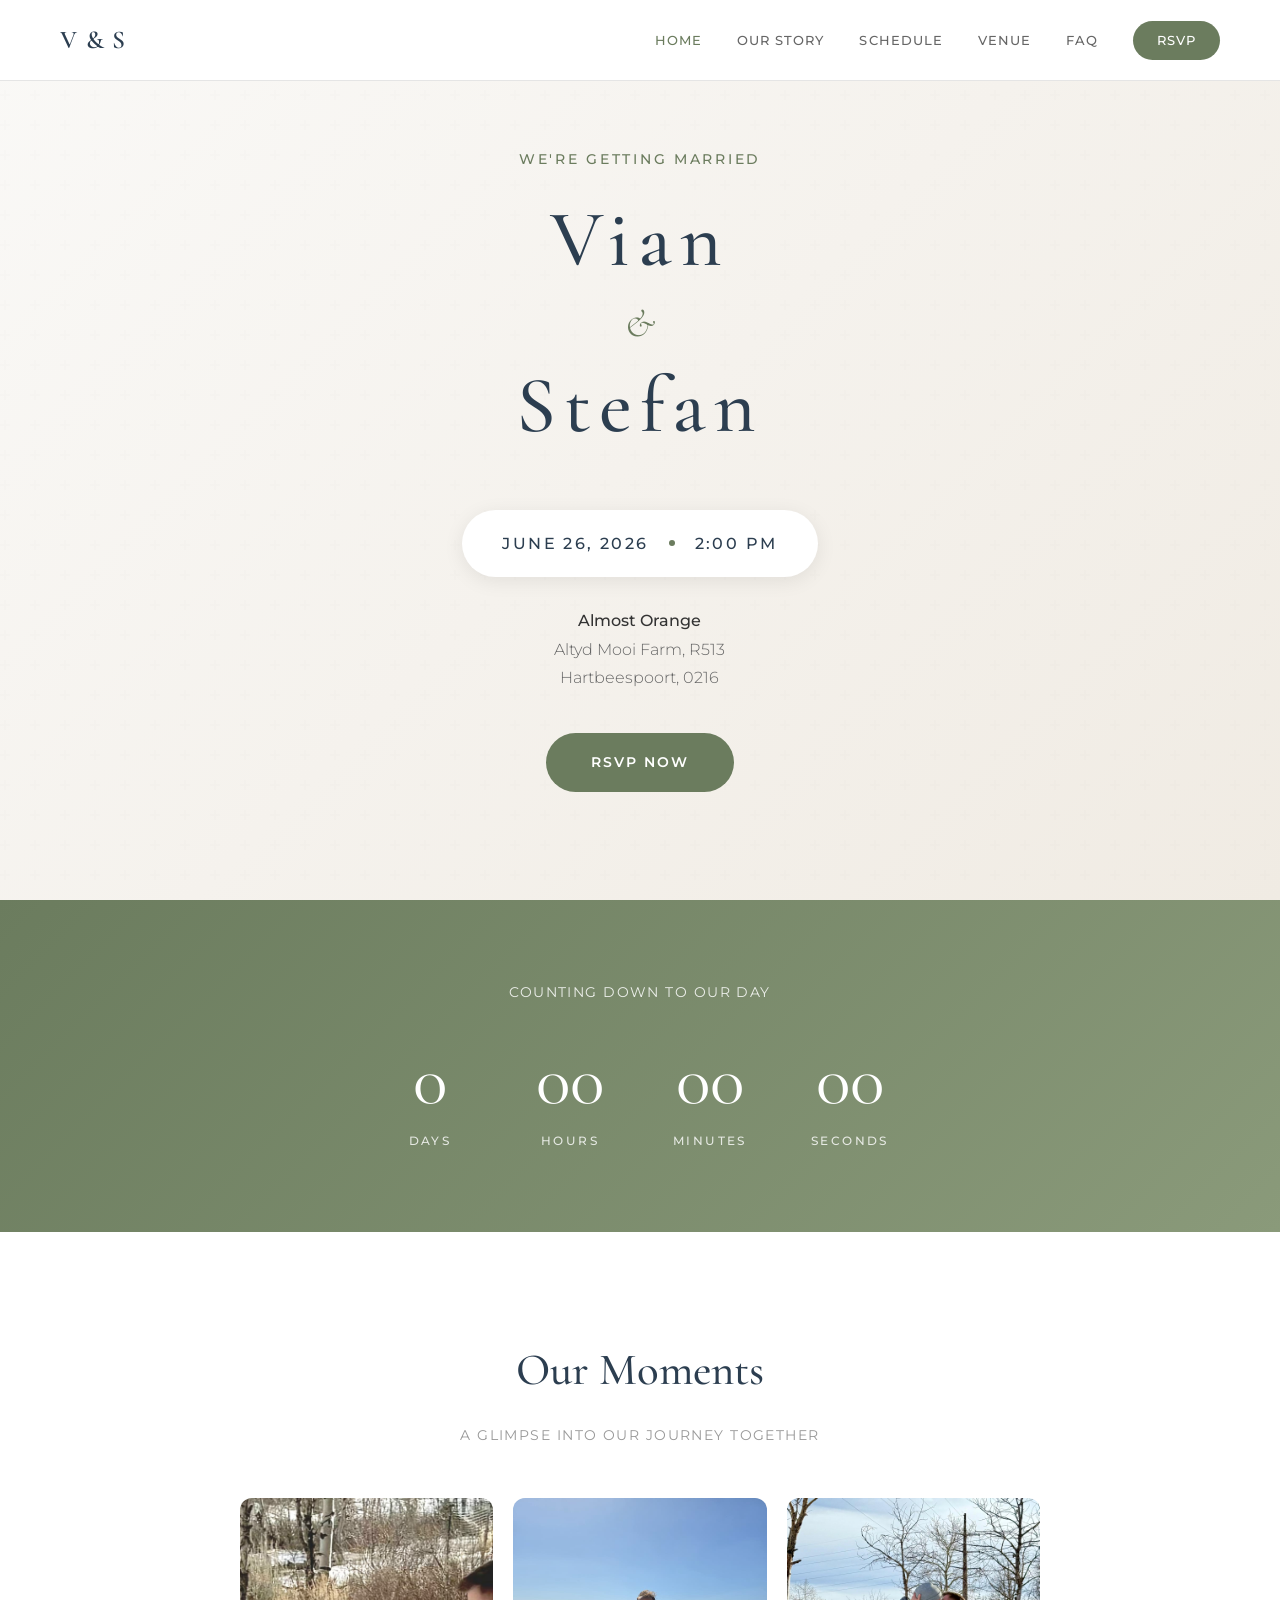
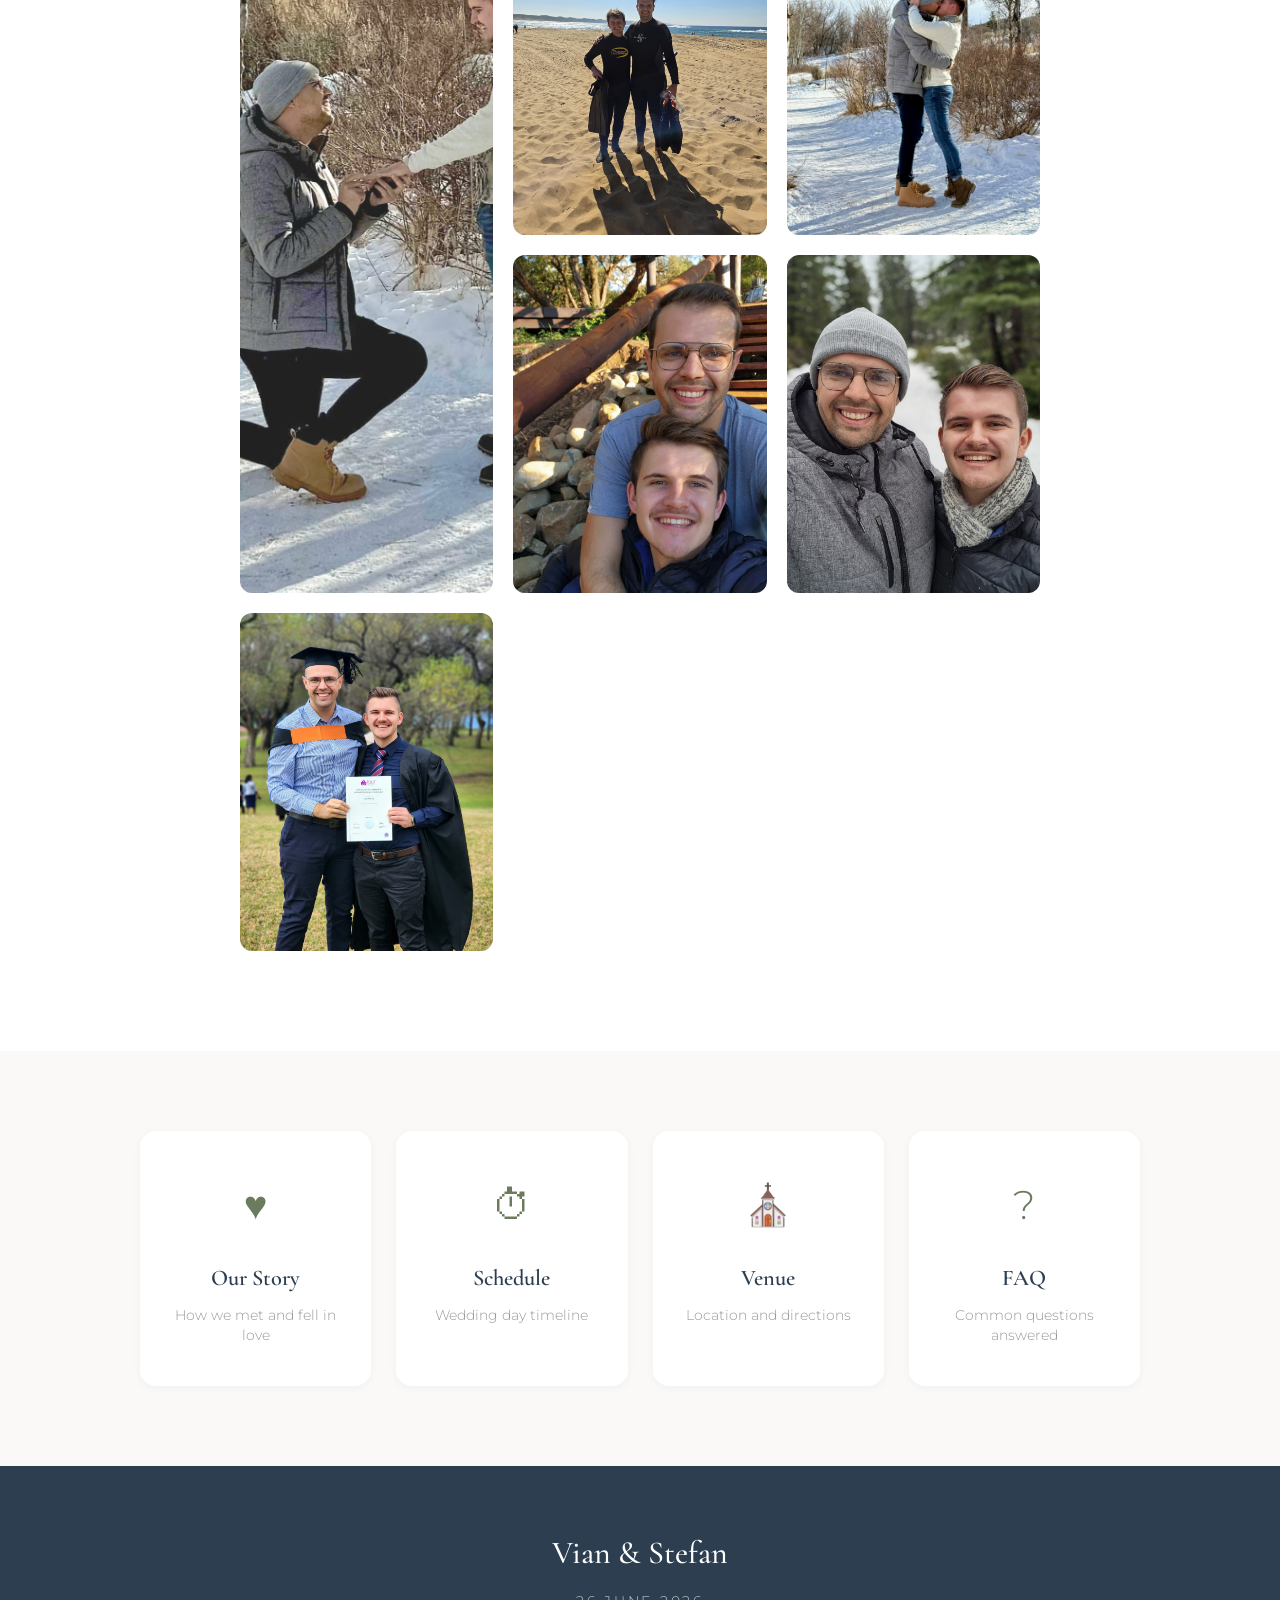
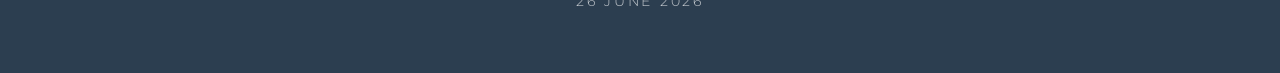
==== index.html @ 7d988b2e "fix: Update photo collage layout for portrait photos - Change aspect ratio from 1:1 to 3:4 (portrait" ====
<!DOCTYPE html>
<html lang="en">
<head>
    <meta charset="UTF-8">
    <meta name="viewport" content="width=device-width, initial-scale=1.0">
    <title>Vian & Stefan - Wedding</title>
    <link rel="preconnect" href="https://fonts.googleapis.com">
    <link rel="preconnect" href="https://fonts.gstatic.com" crossorigin>
    <link href="https://fonts.googleapis.com/css2?family=Cormorant+Garamond:ital,wght@0,300;0,400;0,500;0,600;1,300;1,400;1,500&family=Montserrat:wght@300;400;500;600&display=swap" rel="stylesheet">
    <link rel="stylesheet" href="styles.css">
</head>
<body>
    <!-- Navigation -->
    <nav class="nav">
        <div class="nav-container">
            <a href="index.html" class="nav-logo">V & S</a>
            <button class="nav-toggle" aria-label="Toggle navigation">
                <span></span>
                <span></span>
                <span></span>
            </button>
            <ul class="nav-menu">
                <li><a href="index.html" class="active">Home</a></li>
                <li><a href="our-story.html">Our Story</a></li>
                <li><a href="schedule.html">Schedule</a></li>
                <li><a href="venue.html">Venue</a></li>
                <li><a href="faq.html">FAQ</a></li>
                <li><a href="rsvp.html" class="nav-rsvp">RSVP</a></li>
            </ul>
        </div>
    </nav>

    <!-- Hero Section -->
    <header class="hero">
        <p class="invitation-text">We're getting married</p>
        <h1 class="names">
            <span class="name">Vian</span>
            <span class="and">&</span>
            <span class="name">Stefan</span>
        </h1>

        <!-- Event Details -->
        <div class="details">
            <div class="date-time">
                <span class="date">June 26, 2026</span>
                <span class="separator"></span>
                <span class="time">2:00 PM</span>
            </div>
            <address class="venue-address">
                <span class="venue-name">Almost Orange</span>
                <span>Altyd Mooi Farm, R513</span>
                <span>Hartbeespoort, 0216</span>
            </address>
        </div>

        <a href="rsvp.html" class="hero-cta">RSVP Now</a>
    </header>

    <!-- Countdown Section -->
    <section class="countdown-section">
        <div class="container">
            <h2 class="section-subtitle">Counting Down To Our Day</h2>
            <div class="countdown" id="countdown-timer">
                <div class="countdown-item">
                    <span class="countdown-value" id="days">000</span>
                    <span class="countdown-label">Days</span>
                </div>
                <div class="countdown-item">
                    <span class="countdown-value" id="hours">00</span>
                    <span class="countdown-label">Hours</span>
                </div>
                <div class="countdown-item">
                    <span class="countdown-value" id="minutes">00</span>
                    <span class="countdown-label">Minutes</span>
                </div>
                <div class="countdown-item">
                    <span class="countdown-value" id="seconds">00</span>
                    <span class="countdown-label">Seconds</span>
                </div>
            </div>
        </div>
    </section>

    <!-- Photo Collage Section -->
    <section class="gallery-section">
        <div class="container">
            <h2 class="section-title">Our Moments</h2>
            <p class="section-subtitle">A glimpse into our journey together</p>
            <div class="photo-collage">
                <div class="collage-item collage-item-1">
                    <img src="images/photo-1.jpg" alt="Vian and Stefan" onerror="this.parentElement.classList.add('placeholder')">
                    <div class="collage-placeholder">Photo 1</div>
                </div>
                <div class="collage-item">
                    <img src="images/photo-2.jpg" alt="Vian and Stefan" onerror="this.parentElement.classList.add('placeholder')">
                    <div class="collage-placeholder">Photo 2</div>
                </div>
                <div class="collage-item">
                    <img src="images/photo-3.jpg" alt="Vian and Stefan" onerror="this.parentElement.classList.add('placeholder')">
                    <div class="collage-placeholder">Photo 3</div>
                </div>
                <div class="collage-item">
                    <img src="images/photo-4.jpg" alt="Vian and Stefan" onerror="this.parentElement.classList.add('placeholder')">
                    <div class="collage-placeholder">Photo 4</div>
                </div>
                <div class="collage-item">
                    <img src="images/photo-5.jpg" alt="Vian and Stefan" onerror="this.parentElement.classList.add('placeholder')">
                    <div class="collage-placeholder">Photo 5</div>
                </div>
                <div class="collage-item">
                    <img src="images/photo-6.jpg" alt="Vian and Stefan" onerror="this.parentElement.classList.add('placeholder')">
                    <div class="collage-placeholder">Photo 6</div>
                </div>
            </div>
        </div>
    </section>

    <!-- Quick Links Section -->
    <section class="quick-links-section">
        <div class="container">
            <div class="quick-links">
                <a href="our-story.html" class="quick-link">
                    <span class="quick-link-icon">&#9829;</span>
                    <span class="quick-link-title">Our Story</span>
                    <span class="quick-link-text">How we met and fell in love</span>
                </a>
                <a href="schedule.html" class="quick-link">
                    <span class="quick-link-icon">&#9201;</span>
                    <span class="quick-link-title">Schedule</span>
                    <span class="quick-link-text">Wedding day timeline</span>
                </a>
                <a href="venue.html" class="quick-link">
                    <span class="quick-link-icon">&#9962;</span>
                    <span class="quick-link-title">Venue</span>
                    <span class="quick-link-text">Location and directions</span>
                </a>
                <a href="faq.html" class="quick-link">
                    <span class="quick-link-icon">?</span>
                    <span class="quick-link-title">FAQ</span>
                    <span class="quick-link-text">Common questions answered</span>
                </a>
            </div>
        </div>
    </section>

    <!-- Footer -->
    <footer class="footer">
        <p class="couple-names">Vian & Stefan</p>
        <p class="wedding-date">26 June 2026</p>
    </footer>

    <script src="app.js"></script>
</body>
</html>
---- styles.css ----
/* ================================
   Vian & Stefan Wedding Website
   Modern Elegant Design
   ================================ */

:root {
    --primary: #2c3e50;
    --primary-light: #34495e;
    --accent: #6b7c5e;
    --accent-light: #8a9a7a;
    --sage: #87a878;
    --sage-light: #a8c49a;
    --cream: #faf9f7;
    --white: #ffffff;
    --text: #333333;
    --text-light: #666666;
    --text-muted: #999999;
    --border: #e5e5e5;
    --error: #e74c3c;
}

* {
    margin: 0;
    padding: 0;
    box-sizing: border-box;
}

html {
    scroll-behavior: smooth;
}

body {
    font-family: 'Montserrat', sans-serif;
    font-weight: 300;
    background-color: var(--white);
    color: var(--text);
    line-height: 1.7;
    min-height: 100vh;
}

.container {
    max-width: 1100px;
    margin: 0 auto;
    padding: 0 20px;
}

/* ================================
   Navigation
   ================================ */

.nav {
    position: fixed;
    top: 0;
    left: 0;
    right: 0;
    background-color: rgba(255, 255, 255, 0.98);
    backdrop-filter: blur(10px);
    z-index: 1000;
    border-bottom: 1px solid var(--border);
}

.nav-container {
    max-width: 1200px;
    margin: 0 auto;
    padding: 18px 20px;
    display: flex;
    justify-content: space-between;
    align-items: center;
}

.nav-logo {
    font-family: 'Cormorant Garamond', serif;
    font-size: 1.6rem;
    font-weight: 600;
    color: var(--primary);
    text-decoration: none;
    letter-spacing: 0.05em;
}

.nav-menu {
    display: flex;
    list-style: none;
    gap: 35px;
    align-items: center;
}

.nav-menu a {
    font-size: 0.8rem;
    font-weight: 500;
    color: var(--text-light);
    text-decoration: none;
    letter-spacing: 0.08em;
    text-transform: uppercase;
    transition: color 0.3s ease;
}

.nav-menu a:hover {
    color: var(--accent);
}

.nav-rsvp {
    background-color: var(--accent);
    color: var(--white) !important;
    padding: 12px 24px;
    border-radius: 30px;
    transition: background-color 0.3s ease, transform 0.2s ease !important;
}

.nav-rsvp:hover {
    background-color: var(--accent-light);
    transform: translateY(-2px);
}

.nav-toggle {
    display: none;
    flex-direction: column;
    gap: 5px;
    background: none;
    border: none;
    cursor: pointer;
    padding: 5px;
}

.nav-toggle span {
    display: block;
    width: 25px;
    height: 2px;
    background-color: var(--primary);
    transition: transform 0.3s ease;
}

/* ================================
   Section Titles
   ================================ */

.section-title {
    font-family: 'Cormorant Garamond', serif;
    font-size: 2.8rem;
    font-weight: 500;
    text-align: center;
    color: var(--primary);
    margin-bottom: 15px;
}

.section-subtitle {
    font-size: 0.9rem;
    font-weight: 400;
    text-align: center;
    color: var(--text-muted);
    letter-spacing: 0.1em;
    text-transform: uppercase;
    margin-bottom: 50px;
}

/* ================================
   Hero Section
   ================================ */

.hero {
    min-height: 100vh;
    display: flex;
    flex-direction: column;
    justify-content: center;
    align-items: center;
    text-align: center;
    padding: 120px 20px 80px;
    background: linear-gradient(135deg, #faf9f7 0%, #f0ebe3 100%);
    position: relative;
}

.hero::before {
    content: '';
    position: absolute;
    top: 0;
    left: 0;
    right: 0;
    bottom: 0;
    background-image: url("data:image/svg+xml,%3Csvg width='60' height='60' viewBox='0 0 60 60' xmlns='http://www.w3.org/2000/svg'%3E%3Cg fill='none' fill-rule='evenodd'%3E%3Cg fill='%236b7c5e' fill-opacity='0.03'%3E%3Cpath d='M36 34v-4h-2v4h-4v2h4v4h2v-4h4v-2h-4zm0-30V0h-2v4h-4v2h4v4h2V6h4V4h-4zM6 34v-4H4v4H0v2h4v4h2v-4h4v-2H6zM6 4V0H4v4H0v2h4v4h2V6h4V4H6z'/%3E%3C/g%3E%3C/g%3E%3C/svg%3E");
    opacity: 0.5;
}

.hero > * {
    position: relative;
    z-index: 1;
}

.invitation-text {
    font-size: 0.85rem;
    font-weight: 500;
    color: var(--accent);
    margin-bottom: 25px;
    letter-spacing: 0.2em;
    text-transform: uppercase;
}

.names {
    display: flex;
    flex-direction: column;
    align-items: center;
    gap: 0;
    margin-bottom: 40px;
}

.name {
    font-family: 'Cormorant Garamond', serif;
    font-size: 5rem;
    font-weight: 500;
    letter-spacing: 0.1em;
    color: var(--primary);
    line-height: 1.1;
}

.and {
    font-family: 'Cormorant Garamond', serif;
    font-style: italic;
    font-size: 2.5rem;
    font-weight: 300;
    color: var(--accent);
    margin: 5px 0;
}

/* Venue Illustration - Hidden in new design */
.venue-illustration {
    display: none;
}

/* ================================
   Event Details in Hero
   ================================ */

.details {
    text-align: center;
    margin-top: 20px;
}

.date-time {
    display: inline-flex;
    align-items: center;
    gap: 20px;
    background: var(--white);
    padding: 20px 40px;
    border-radius: 50px;
    box-shadow: 0 4px 20px rgba(0, 0, 0, 0.08);
    margin-bottom: 30px;
}

.date, .time {
    font-size: 1rem;
    font-weight: 500;
    letter-spacing: 0.15em;
    text-transform: uppercase;
    color: var(--primary);
}

.separator {
    width: 6px;
    height: 6px;
    background-color: var(--accent);
    border-radius: 50%;
}

.venue-address {
    font-size: 1rem;
    color: var(--text-light);
    line-height: 1.8;
    display: flex;
    flex-direction: column;
    align-items: center;
    font-style: normal;
}

.venue-name {
    font-weight: 500;
    color: var(--text);
}

.reception {
    display: none;
}

/* ================================
   Countdown Section
   ================================ */

.countdown-section {
    padding: 80px 20px;
    text-align: center;
    background: linear-gradient(135deg, var(--accent) 0%, var(--accent-light) 100%);
    color: var(--white);
}

.countdown-section .section-subtitle {
    color: rgba(255, 255, 255, 0.85);
    margin-bottom: 40px;
}

.countdown {
    display: flex;
    justify-content: center;
    gap: 40px;
    flex-wrap: wrap;
}

.countdown-item {
    display: flex;
    flex-direction: column;
    align-items: center;
    min-width: 100px;
}

.countdown-value {
    font-family: 'Cormorant Garamond', serif;
    font-size: 4.5rem;
    font-weight: 400;
    color: var(--white);
    line-height: 1;
}

.countdown-label {
    font-size: 0.75rem;
    font-weight: 500;
    letter-spacing: 0.2em;
    text-transform: uppercase;
    color: rgba(255, 255, 255, 0.8);
    margin-top: 15px;
}

/* ================================
   Our Story Section
   ================================ */

.story-section {
    padding: 100px 20px;
    background-color: var(--white);
}

.story-content {
    max-width: 800px;
    margin: 0 auto;
}

.story-timeline {
    position: relative;
    padding-left: 40px;
}

.story-timeline::before {
    content: '';
    position: absolute;
    left: 0;
    top: 0;
    bottom: 0;
    width: 2px;
    background: linear-gradient(to bottom, var(--accent), var(--sage));
}

.story-item {
    position: relative;
    padding: 0 0 50px 40px;
}

.story-item:last-child {
    padding-bottom: 0;
}

.story-item::before {
    content: '';
    position: absolute;
    left: -39px;
    top: 5px;
    width: 16px;
    height: 16px;
    background-color: var(--white);
    border: 3px solid var(--accent);
    border-radius: 50%;
}

.story-date {
    font-family: 'Cormorant Garamond', serif;
    font-size: 1.6rem;
    font-weight: 600;
    color: var(--primary);
    margin-bottom: 12px;
}

.story-text p {
    font-size: 1rem;
    color: var(--text-light);
    line-height: 1.8;
}

/* ================================
   Schedule Section
   ================================ */

.schedule-section {
    padding: 100px 20px;
    background-color: var(--cream);
}

.schedule-timeline {
    max-width: 700px;
    margin: 0 auto;
    display: grid;
    gap: 0;
}

.schedule-item {
    display: grid;
    grid-template-columns: 100px 1fr;
    gap: 30px;
    padding: 30px 0;
    border-bottom: 1px solid var(--border);
    align-items: start;
}

.schedule-item:last-child {
    border-bottom: none;
}

.schedule-time {
    font-family: 'Cormorant Garamond', serif;
    font-size: 1.8rem;
    font-weight: 600;
    color: var(--accent);
}

.schedule-event h3 {
    font-family: 'Cormorant Garamond', serif;
    font-size: 1.4rem;
    font-weight: 600;
    color: var(--primary);
    margin-bottom: 8px;
}

.schedule-event p {
    font-size: 0.95rem;
    color: var(--text-light);
    line-height: 1.6;
}

/* ================================
   Venue Section
   ================================ */

.venue-section {
    padding: 100px 20px;
    background-color: var(--white);
}

.venue-content {
    display: grid;
    grid-template-columns: 1fr 1.2fr;
    gap: 60px;
    max-width: 1000px;
    margin: 0 auto;
    align-items: start;
}

.venue-info h3 {
    font-family: 'Cormorant Garamond', serif;
    font-size: 2.2rem;
    font-weight: 500;
    color: var(--primary);
    margin-bottom: 5px;
}

.venue-subtitle {
    font-size: 1rem;
    color: var(--accent);
    margin-bottom: 25px;
    font-weight: 500;
}

.venue-info address {
    font-style: normal;
    font-size: 1rem;
    color: var(--text-light);
    line-height: 1.8;
    margin-bottom: 30px;
}

.venue-details {
    margin-bottom: 30px;
}

.venue-detail {
    margin-bottom: 25px;
    padding-left: 20px;
    border-left: 3px solid var(--accent);
}

.venue-detail strong {
    display: block;
    font-weight: 600;
    color: var(--primary);
    margin-bottom: 5px;
    font-size: 0.9rem;
    text-transform: uppercase;
    letter-spacing: 0.05em;
}

.venue-detail p {
    font-size: 0.95rem;
    color: var(--text-light);
    line-height: 1.6;
}

.directions-btn {
    display: inline-flex;
    align-items: center;
    gap: 10px;
    padding: 15px 30px;
    font-size: 0.85rem;
    font-weight: 600;
    letter-spacing: 0.1em;
    text-transform: uppercase;
    color: var(--white);
    background-color: var(--accent);
    text-decoration: none;
    border-radius: 30px;
    transition: all 0.3s ease;
}

.directions-btn:hover {
    background-color: var(--accent-light);
    transform: translateY(-2px);
    box-shadow: 0 4px 15px rgba(107, 124, 94, 0.3);
}

.venue-map {
    border-radius: 12px;
    overflow: hidden;
    box-shadow: 0 10px 40px rgba(0, 0, 0, 0.1);
}

.venue-map iframe {
    display: block;
}

/* ================================
   FAQ Section
   ================================ */

.faq-section {
    padding: 100px 20px;
    background-color: var(--cream);
}

.faq-list {
    max-width: 700px;
    margin: 0 auto;
}

.faq-item {
    background: var(--white);
    border-radius: 12px;
    margin-bottom: 15px;
    overflow: hidden;
    box-shadow: 0 2px 10px rgba(0, 0, 0, 0.04);
}

.faq-question {
    width: 100%;
    display: flex;
    justify-content: space-between;
    align-items: center;
    padding: 25px 30px;
    font-family: 'Montserrat', sans-serif;
    font-size: 1rem;
    font-weight: 500;
    color: var(--primary);
    background: none;
    border: none;
    cursor: pointer;
    text-align: left;
    transition: color 0.3s ease;
}

.faq-question:hover {
    color: var(--accent);
}

.faq-icon {
    font-size: 1.5rem;
    font-weight: 300;
    color: var(--accent);
    transition: transform 0.3s ease;
    flex-shrink: 0;
    margin-left: 20px;
}

.faq-item.active .faq-icon {
    transform: rotate(45deg);
}

.faq-answer {
    max-height: 0;
    overflow: hidden;
    transition: max-height 0.3s ease;
}

.faq-item.active .faq-answer {
    max-height: 200px;
}

.faq-answer p {
    padding: 0 30px 25px;
    font-size: 0.95rem;
    color: var(--text-light);
    line-height: 1.7;
}

/* ================================
   RSVP Section
   ================================ */

.rsvp-section {
    padding: 100px 20px;
    background: linear-gradient(135deg, var(--accent) 0%, var(--accent-light) 100%);
}

.rsvp-section .section-title {
    color: var(--white);
}

.rsvp-section .section-subtitle {
    color: rgba(255, 255, 255, 0.7);
}

.rsvp-deadline {
    text-align: center;
    color: rgba(255, 255, 255, 0.8);
    font-size: 0.95rem;
    margin-bottom: 50px;
}

.rsvp-form {
    max-width: 500px;
    margin: 0 auto;
    background: var(--white);
    padding: 50px 40px;
    border-radius: 16px;
    box-shadow: 0 20px 60px rgba(0, 0, 0, 0.2);
}

.form-group {
    margin-bottom: 25px;
}

.form-group label {
    display: block;
    font-size: 0.8rem;
    font-weight: 600;
    letter-spacing: 0.08em;
    text-transform: uppercase;
    color: var(--primary);
    margin-bottom: 10px;
}

.form-group input[type="text"],
.form-group input[type="email"],
.form-group input[type="tel"],
.form-group select,
.form-group textarea {
    width: 100%;
    padding: 15px 18px;
    font-family: 'Montserrat', sans-serif;
    font-size: 1rem;
    font-weight: 400;
    border: 2px solid var(--border);
    border-radius: 8px;
    background-color: var(--white);
    color: var(--text);
    transition: border-color 0.3s ease, box-shadow 0.3s ease;
}

.form-group input:focus,
.form-group select:focus,
.form-group textarea:focus {
    outline: none;
    border-color: var(--accent);
    box-shadow: 0 0 0 4px rgba(107, 124, 94, 0.1);
}

.form-group textarea {
    min-height: 100px;
    resize: vertical;
}

.form-group select {
    cursor: pointer;
    appearance: none;
    background-image: url("data:image/svg+xml,%3Csvg xmlns='http://www.w3.org/2000/svg' width='12' height='12' viewBox='0 0 12 12'%3E%3Cpath fill='%23666666' d='M6 8L1 3h10z'/%3E%3C/svg%3E");
    background-repeat: no-repeat;
    background-position: right 18px center;
    padding-right: 45px;
}

/* Radio Buttons */
.radio-group {
    display: flex;
    gap: 20px;
    flex-wrap: wrap;
}

.radio-label {
    display: flex;
    align-items: center;
    cursor: pointer;
    font-size: 1rem;
    font-weight: 400;
    color: var(--text);
    padding: 12px 20px;
    border: 2px solid var(--border);
    border-radius: 8px;
    transition: all 0.3s ease;
    flex: 1;
    min-width: 150px;
}

.radio-label:hover {
    border-color: var(--accent);
}

.radio-label input[type="radio"] {
    appearance: none;
    width: 20px;
    height: 20px;
    border: 2px solid var(--border);
    border-radius: 50%;
    margin-right: 12px;
    cursor: pointer;
    position: relative;
    transition: border-color 0.3s ease;
    flex-shrink: 0;
}

.radio-label input[type="radio"]:checked {
    border-color: var(--accent);
}

.radio-label input[type="radio"]:checked::after {
    content: '';
    position: absolute;
    top: 50%;
    left: 50%;
    transform: translate(-50%, -50%);
    width: 10px;
    height: 10px;
    background-color: var(--accent);
    border-radius: 50%;
}

.radio-label:has(input:checked) {
    border-color: var(--accent);
    background-color: rgba(107, 124, 94, 0.05);
}

/* Song Section */
.song-section {
    background-color: var(--cream);
    padding: 25px;
    border-radius: 12px;
    margin-top: 25px;
}

.song-section > label {
    display: block;
    margin-bottom: 5px;
}

.song-description {
    font-size: 0.9rem;
    color: var(--text-light);
    margin-bottom: 20px;
}

.song-input {
    margin-bottom: 15px;
}

.song-input label {
    display: block;
    font-size: 0.75rem;
    font-weight: 500;
    color: var(--text-light);
    margin-bottom: 6px;
    text-transform: none;
    letter-spacing: normal;
}

.song-input input {
    width: 100%;
    padding: 12px 15px;
    font-family: 'Montserrat', sans-serif;
    font-size: 0.95rem;
    font-weight: 400;
    border: 2px solid var(--border);
    border-radius: 8px;
    background-color: var(--white);
    color: var(--text);
    transition: border-color 0.3s ease, box-shadow 0.3s ease;
}

.song-input input:focus {
    outline: none;
    border-color: var(--accent);
    box-shadow: 0 0 0 4px rgba(107, 124, 94, 0.1);
}

/* Guest Name Inputs */
.guest-name-input {
    margin-bottom: 12px;
}

.guest-name-input:last-child {
    margin-bottom: 0;
}

.guest-name-input input {
    width: 100%;
    padding: 15px 18px;
    font-size: 1rem;
    font-family: 'Montserrat', sans-serif;
    border: 2px solid var(--border);
    border-radius: 8px;
    background-color: var(--white);
    color: var(--text);
    transition: border-color 0.3s ease, box-shadow 0.3s ease;
}

.guest-name-input input:focus {
    outline: none;
    border-color: var(--accent);
    box-shadow: 0 0 0 4px rgba(107, 124, 94, 0.1);
}

/* Submit Button */
.submit-btn {
    width: 100%;
    padding: 18px 32px;
    font-family: 'Montserrat', sans-serif;
    font-size: 0.9rem;
    font-weight: 600;
    letter-spacing: 0.15em;
    text-transform: uppercase;
    color: var(--white);
    background: linear-gradient(135deg, var(--accent) 0%, var(--accent-light) 100%);
    border: none;
    border-radius: 8px;
    cursor: pointer;
    transition: all 0.3s ease;
    margin-top: 25px;
}

.submit-btn:hover {
    transform: translateY(-2px);
    box-shadow: 0 8px 25px rgba(107, 124, 94, 0.35);
}

.submit-btn:active {
    transform: translateY(0);
}

.submit-btn:disabled {
    opacity: 0.7;
    cursor: not-allowed;
    transform: none;
}

/* Success & Decline Messages */
.success-message,
.decline-message {
    text-align: center;
    padding: 50px 30px;
    background: var(--white);
    border-radius: 16px;
    max-width: 500px;
    margin: 0 auto;
}

.success-content,
.decline-content {
    max-width: 350px;
    margin: 0 auto;
}

.checkmark {
    width: 80px;
    height: 80px;
    margin-bottom: 25px;
}

.checkmark-circle {
    stroke: var(--sage);
    stroke-width: 2;
    animation: stroke 0.6s cubic-bezier(0.65, 0, 0.45, 1) forwards;
}

.checkmark-check {
    stroke: var(--sage);
    stroke-width: 3;
    stroke-linecap: round;
    stroke-linejoin: round;
    animation: stroke 0.3s cubic-bezier(0.65, 0, 0.45, 1) 0.6s forwards;
    stroke-dasharray: 48;
    stroke-dashoffset: 48;
}

@keyframes stroke {
    100% {
        stroke-dashoffset: 0;
    }
}

.success-message h3,
.decline-message h3 {
    font-family: 'Cormorant Garamond', serif;
    font-size: 2rem;
    font-weight: 500;
    color: var(--primary);
    margin-bottom: 15px;
}

.success-message p,
.decline-message p {
    color: var(--text-light);
    font-size: 1rem;
    line-height: 1.6;
}

/* Error styles */
.form-group.error input,
.form-group.error select,
.form-group.error textarea {
    border-color: var(--error);
}

.error-message {
    color: var(--error);
    font-size: 0.85rem;
    margin-top: 8px;
}

/* ================================
   Footer
   ================================ */

.footer {
    text-align: center;
    padding: 60px 20px;
    background-color: var(--primary);
    color: var(--white);
}

.couple-names {
    font-family: 'Cormorant Garamond', serif;
    font-size: 2rem;
    font-weight: 500;
    margin-bottom: 10px;
}

.wedding-date {
    font-size: 0.85rem;
    letter-spacing: 0.2em;
    text-transform: uppercase;
    color: rgba(255, 255, 255, 0.7);
}

/* ================================
   Responsive Design
   ================================ */

@media (max-width: 900px) {
    .venue-content {
        grid-template-columns: 1fr;
        gap: 40px;
    }

    .venue-map {
        order: -1;
    }
}

@media (max-width: 768px) {
    .nav-menu {
        position: fixed;
        top: 65px;
        left: 0;
        right: 0;
        background-color: var(--white);
        flex-direction: column;
        padding: 30px 20px;
        gap: 20px;
        transform: translateY(-100%);
        opacity: 0;
        visibility: hidden;
        transition: all 0.3s ease;
        box-shadow: 0 10px 30px rgba(0, 0, 0, 0.1);
        border-bottom: 1px solid var(--border);
    }

    .nav-menu.active {
        transform: translateY(0);
        opacity: 1;
        visibility: visible;
    }

    .nav-toggle {
        display: flex;
    }

    .hero {
        padding: 100px 20px 60px;
        min-height: auto;
    }

    .name {
        font-size: 3rem;
    }

    .and {
        font-size: 1.8rem;
    }

    .date-time {
        flex-direction: column;
        gap: 10px;
        padding: 20px 30px;
        border-radius: 16px;
    }

    .separator {
        display: none;
    }

    .section-title {
        font-size: 2.2rem;
    }

    .countdown-value {
        font-size: 3rem;
    }

    .countdown {
        gap: 25px;
    }

    .countdown-item {
        min-width: 70px;
    }

    .story-timeline {
        padding-left: 30px;
    }

    .story-item {
        padding-left: 30px;
    }

    .story-item::before {
        left: -29px;
        width: 12px;
        height: 12px;
    }

    .schedule-item {
        grid-template-columns: 80px 1fr;
        gap: 20px;
    }

    .schedule-time {
        font-size: 1.4rem;
    }

    .rsvp-form {
        padding: 35px 25px;
    }

    .radio-group {
        flex-direction: column;
    }

    .radio-label {
        min-width: 100%;
    }
}

@media (max-width: 480px) {
    .name {
        font-size: 2.5rem;
    }

    .countdown-value {
        font-size: 2.5rem;
    }

    .countdown-item {
        min-width: 60px;
    }

    .faq-question {
        padding: 20px;
        font-size: 0.95rem;
    }

    .faq-answer p {
        padding: 0 20px 20px;
    }

    .rsvp-form {
        padding: 30px 20px;
    }
}

/* ================================
   Hidden States
   ================================ */

.hidden {
    display: none !important;
}

/* ================================
   Animations
   ================================ */

@keyframes fadeIn {
    from {
        opacity: 0;
        transform: translateY(20px);
    }
    to {
        opacity: 1;
        transform: translateY(0);
    }
}

.fade-in {
    animation: fadeIn 0.6s ease forwards;
}

/* ================================
   Active Navigation State
   ================================ */

.nav-menu a.active {
    color: var(--accent);
}

.nav-menu a.nav-rsvp.active {
    background-color: var(--accent-light);
}

/* ================================
   Page Header (Interior Pages)
   ================================ */

.page-header {
    padding: 150px 20px 80px;
    text-align: center;
    background: linear-gradient(135deg, #faf9f7 0%, #f0ebe3 100%);
}

.page-title {
    font-family: 'Cormorant Garamond', serif;
    font-size: 3.5rem;
    font-weight: 500;
    color: var(--primary);
    margin-bottom: 15px;
}

.page-subtitle {
    font-size: 1rem;
    color: var(--text-muted);
    letter-spacing: 0.1em;
}

/* ================================
   Hero CTA Button
   ================================ */

.hero-cta {
    display: inline-block;
    margin-top: 40px;
    padding: 18px 45px;
    font-size: 0.85rem;
    font-weight: 600;
    letter-spacing: 0.15em;
    text-transform: uppercase;
    color: var(--white);
    background-color: var(--accent);
    text-decoration: none;
    border-radius: 30px;
    transition: all 0.3s ease;
}

.hero-cta:hover {
    background-color: var(--accent-light);
    transform: translateY(-2px);
    box-shadow: 0 8px 25px rgba(107, 124, 94, 0.35);
}

/* ================================
   Photo Collage / Gallery Section
   ================================ */

.gallery-section {
    padding: 100px 20px;
    background-color: var(--white);
}

.photo-collage {
    display: grid;
    grid-template-columns: repeat(3, 1fr);
    gap: 20px;
    max-width: 800px;
    margin: 0 auto;
}

.collage-item {
    position: relative;
    aspect-ratio: 3/4;
    overflow: hidden;
    border-radius: 12px;
    background-color: var(--cream);
}

.collage-item img {
    width: 100%;
    height: 100%;
    object-fit: cover;
    object-position: center top;
    transition: transform 0.5s ease;
}

.collage-item:hover img {
    transform: scale(1.05);
}

.collage-placeholder {
    display: none;
    position: absolute;
    inset: 0;
    background-color: var(--cream);
    color: var(--text-muted);
    font-size: 0.9rem;
    align-items: center;
    justify-content: center;
    border: 2px dashed var(--border);
    border-radius: 12px;
}

.collage-item.placeholder .collage-placeholder {
    display: flex;
}

.collage-item.placeholder img {
    display: none;
}

/* Featured larger item */
.collage-item-1 {
    grid-row: span 2;
    aspect-ratio: auto;
}

@media (max-width: 768px) {
    .photo-collage {
        grid-template-columns: repeat(2, 1fr);
        gap: 15px;
    }

    .collage-item-1 {
        grid-row: span 1;
        aspect-ratio: 3/4;
    }
}

@media (max-width: 480px) {
    .photo-collage {
        grid-template-columns: repeat(2, 1fr);
        gap: 10px;
    }

    .collage-item {
        aspect-ratio: 3/4;
    }

    .collage-item-1 {
        grid-column: span 2;
        aspect-ratio: 4/5;
    }
}

/* ================================
   Quick Links Section
   ================================ */

.quick-links-section {
    padding: 80px 20px;
    background-color: var(--cream);
}

.quick-links {
    display: grid;
    grid-template-columns: repeat(4, 1fr);
    gap: 25px;
    max-width: 1000px;
    margin: 0 auto;
}

.quick-link {
    display: flex;
    flex-direction: column;
    align-items: center;
    text-align: center;
    padding: 40px 25px;
    background-color: var(--white);
    border-radius: 16px;
    text-decoration: none;
    transition: all 0.3s ease;
    box-shadow: 0 2px 10px rgba(0, 0, 0, 0.04);
}

.quick-link:hover {
    transform: translateY(-5px);
    box-shadow: 0 10px 30px rgba(0, 0, 0, 0.1);
}

.quick-link-icon {
    font-size: 2.5rem;
    color: var(--accent);
    margin-bottom: 20px;
}

.quick-link-title {
    font-family: 'Cormorant Garamond', serif;
    font-size: 1.4rem;
    font-weight: 600;
    color: var(--primary);
    margin-bottom: 8px;
}

.quick-link-text {
    font-size: 0.85rem;
    color: var(--text-muted);
    line-height: 1.5;
}

@media (max-width: 900px) {
    .quick-links {
        grid-template-columns: repeat(2, 1fr);
    }
}

@media (max-width: 480px) {
    .quick-links {
        grid-template-columns: 1fr;
    }

    .quick-link {
        padding: 30px 20px;
    }
}

/* ================================
   RSVP Page Specific
   ================================ */

.rsvp-page {
    padding-top: 120px;
    min-height: 100vh;
}

.rsvp-page .section-title {
    margin-bottom: 10px;
}

@media (max-width: 768px) {
    .page-header {
        padding: 120px 20px 60px;
    }

    .page-title {
        font-size: 2.5rem;
    }
}
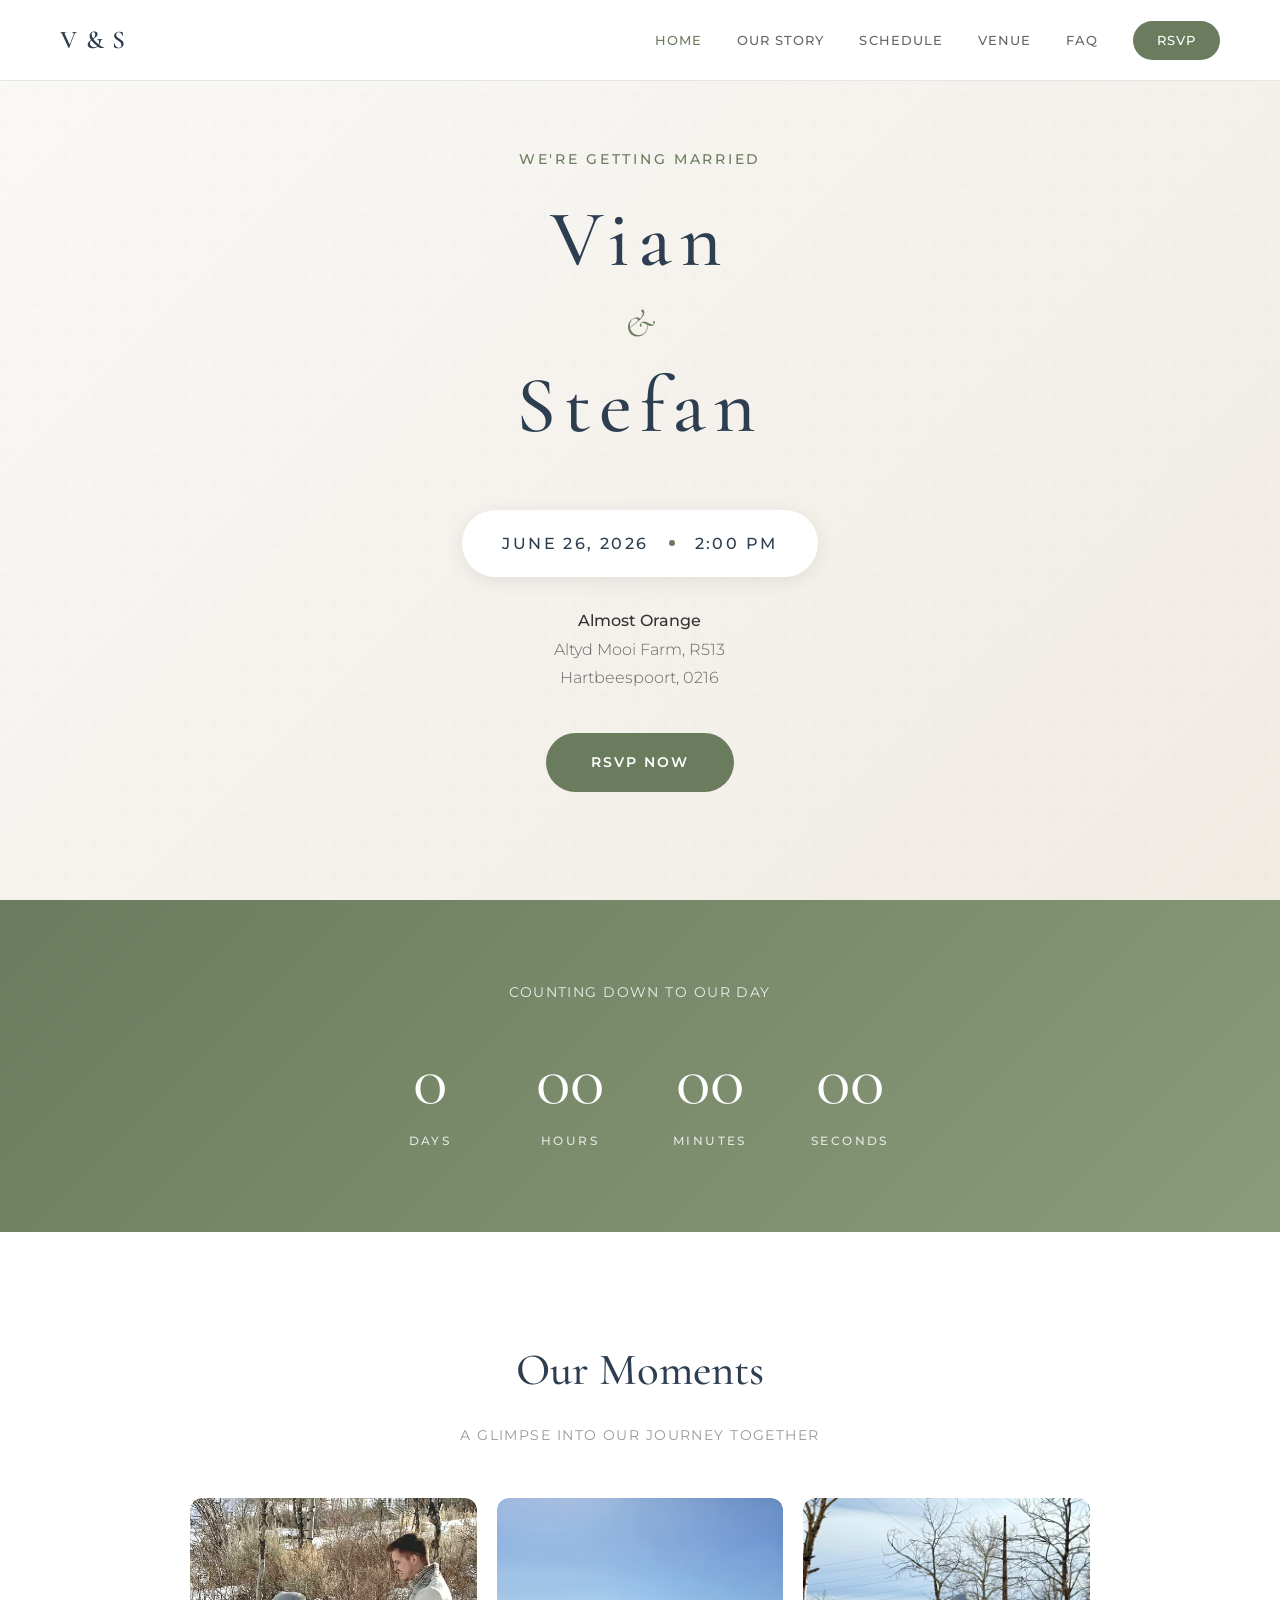
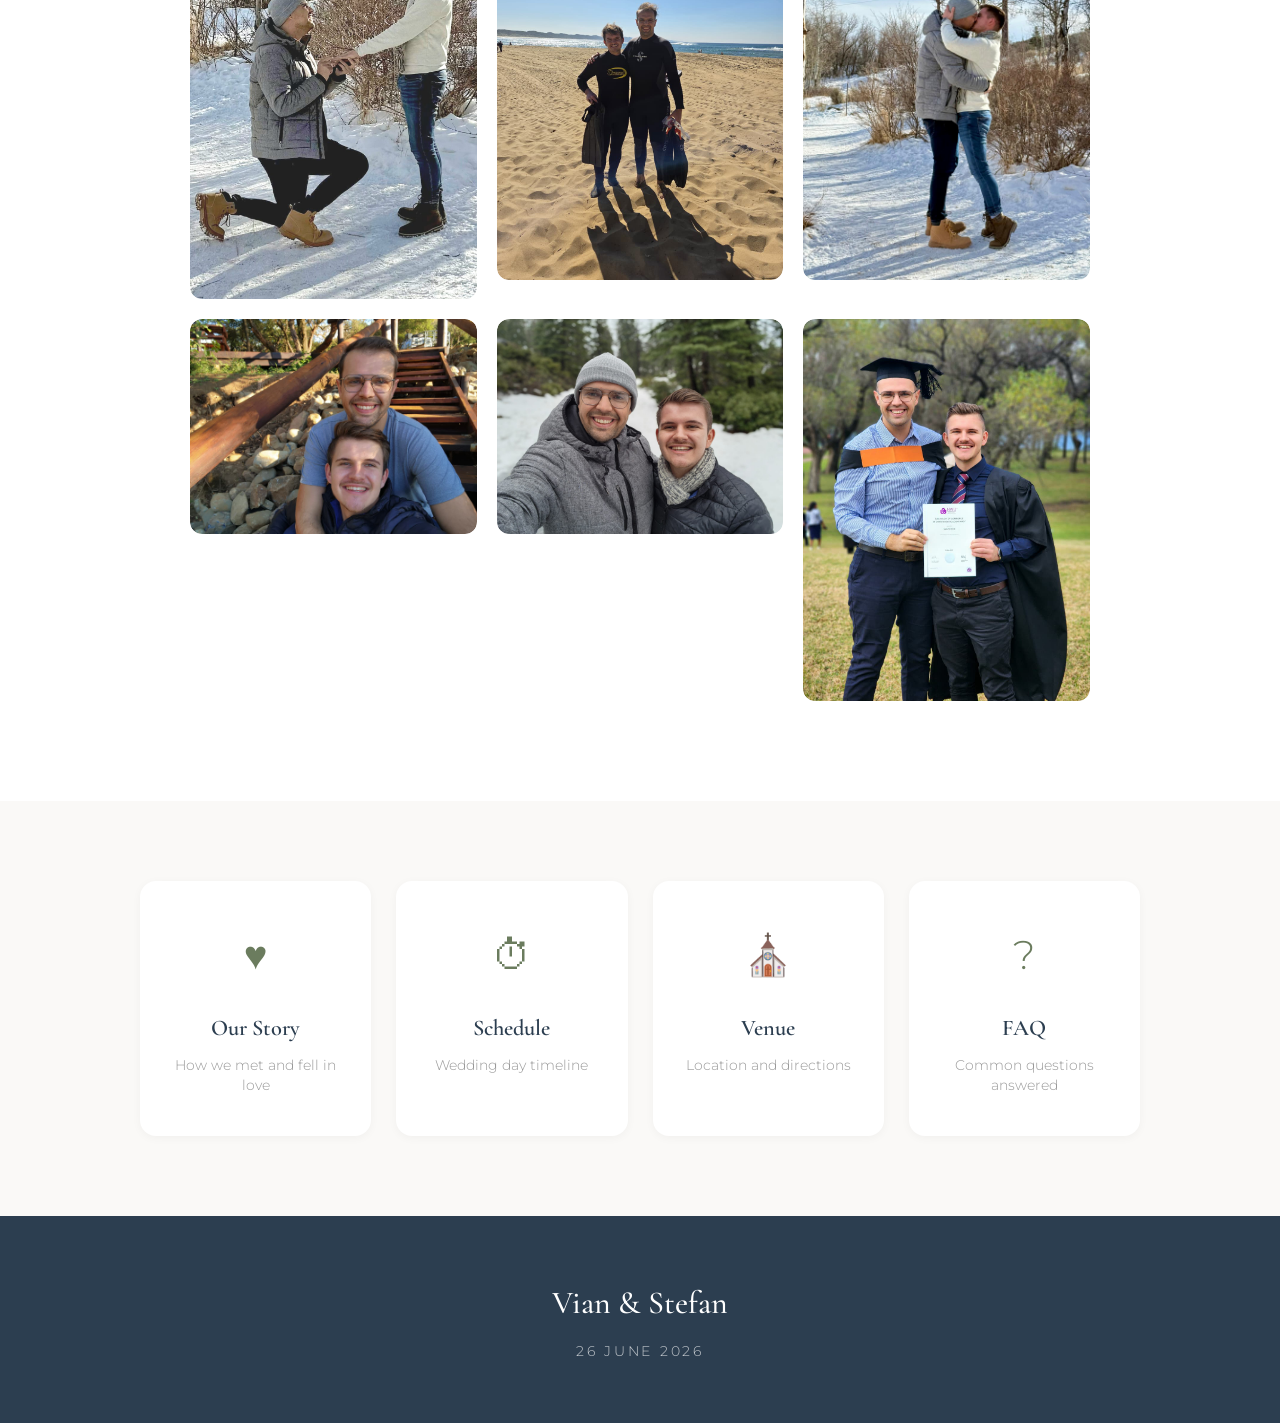
==== commit 10d3e574: "feat: Equal-sized photos with lightbox popup - All photos now display at the same size without cropp" ====
--- a/index.html
+++ b/index.html
@@ -87,7 +87,7 @@
             <h2 class="section-title">Our Moments</h2>
             <p class="section-subtitle">A glimpse into our journey together</p>
             <div class="photo-collage">
-                <div class="collage-item collage-item-1">
+                <div class="collage-item">
                     <img src="images/photo-1.jpg" alt="Vian and Stefan" onerror="this.parentElement.classList.add('placeholder')">
                     <div class="collage-placeholder">Photo 1</div>
                 </div>
@@ -149,6 +149,12 @@
         <p class="wedding-date">26 June 2026</p>
     </footer>
 
+    <!-- Lightbox -->
+    <div class="lightbox" id="lightbox">
+        <span class="lightbox-close">&times;</span>
+        <img src="" alt="Photo enlarged">
+    </div>
+
     <script src="app.js"></script>
 </body>
 </html>
--- a/styles.css
+++ b/styles.css
@@ -1215,34 +1215,35 @@
     display: grid;
     grid-template-columns: repeat(3, 1fr);
     gap: 20px;
-    max-width: 800px;
+    max-width: 900px;
     margin: 0 auto;
+    align-items: start;
 }
 
 .collage-item {
     position: relative;
-    aspect-ratio: 3/4;
-    overflow: hidden;
     border-radius: 12px;
     background-color: var(--cream);
+    cursor: pointer;
+    overflow: hidden;
 }
 
 .collage-item img {
     width: 100%;
-    height: 100%;
-    object-fit: cover;
-    object-position: center top;
-    transition: transform 0.5s ease;
+    height: auto;
+    display: block;
+    border-radius: 12px;
+    transition: transform 0.3s ease, opacity 0.3s ease;
 }
 
 .collage-item:hover img {
-    transform: scale(1.05);
+    transform: scale(1.02);
+    opacity: 0.9;
 }
 
 .collage-placeholder {
     display: none;
-    position: absolute;
-    inset: 0;
+    aspect-ratio: 3/4;
     background-color: var(--cream);
     color: var(--text-muted);
     font-size: 0.9rem;
@@ -1260,10 +1261,44 @@
     display: none;
 }
 
-/* Featured larger item */
-.collage-item-1 {
-    grid-row: span 2;
-    aspect-ratio: auto;
+/* Lightbox */
+.lightbox {
+    display: none;
+    position: fixed;
+    inset: 0;
+    background-color: rgba(0, 0, 0, 0.92);
+    z-index: 2000;
+    align-items: center;
+    justify-content: center;
+    padding: 20px;
+    cursor: pointer;
+}
+
+.lightbox.active {
+    display: flex;
+}
+
+.lightbox img {
+    max-width: 90%;
+    max-height: 90vh;
+    object-fit: contain;
+    border-radius: 8px;
+    box-shadow: 0 10px 50px rgba(0, 0, 0, 0.5);
+}
+
+.lightbox-close {
+    position: absolute;
+    top: 20px;
+    right: 30px;
+    font-size: 2.5rem;
+    color: white;
+    cursor: pointer;
+    line-height: 1;
+    transition: opacity 0.3s ease;
+}
+
+.lightbox-close:hover {
+    opacity: 0.7;
 }
 
 @media (max-width: 768px) {
@@ -1271,11 +1306,6 @@
         grid-template-columns: repeat(2, 1fr);
         gap: 15px;
     }
-
-    .collage-item-1 {
-        grid-row: span 1;
-        aspect-ratio: 3/4;
-    }
 }
 
 @media (max-width: 480px) {
@@ -1284,13 +1314,10 @@
         gap: 10px;
     }
 
-    .collage-item {
-        aspect-ratio: 3/4;
-    }
-
-    .collage-item-1 {
-        grid-column: span 2;
-        aspect-ratio: 4/5;
+    .lightbox-close {
+        top: 15px;
+        right: 20px;
+        font-size: 2rem;
     }
 }
 
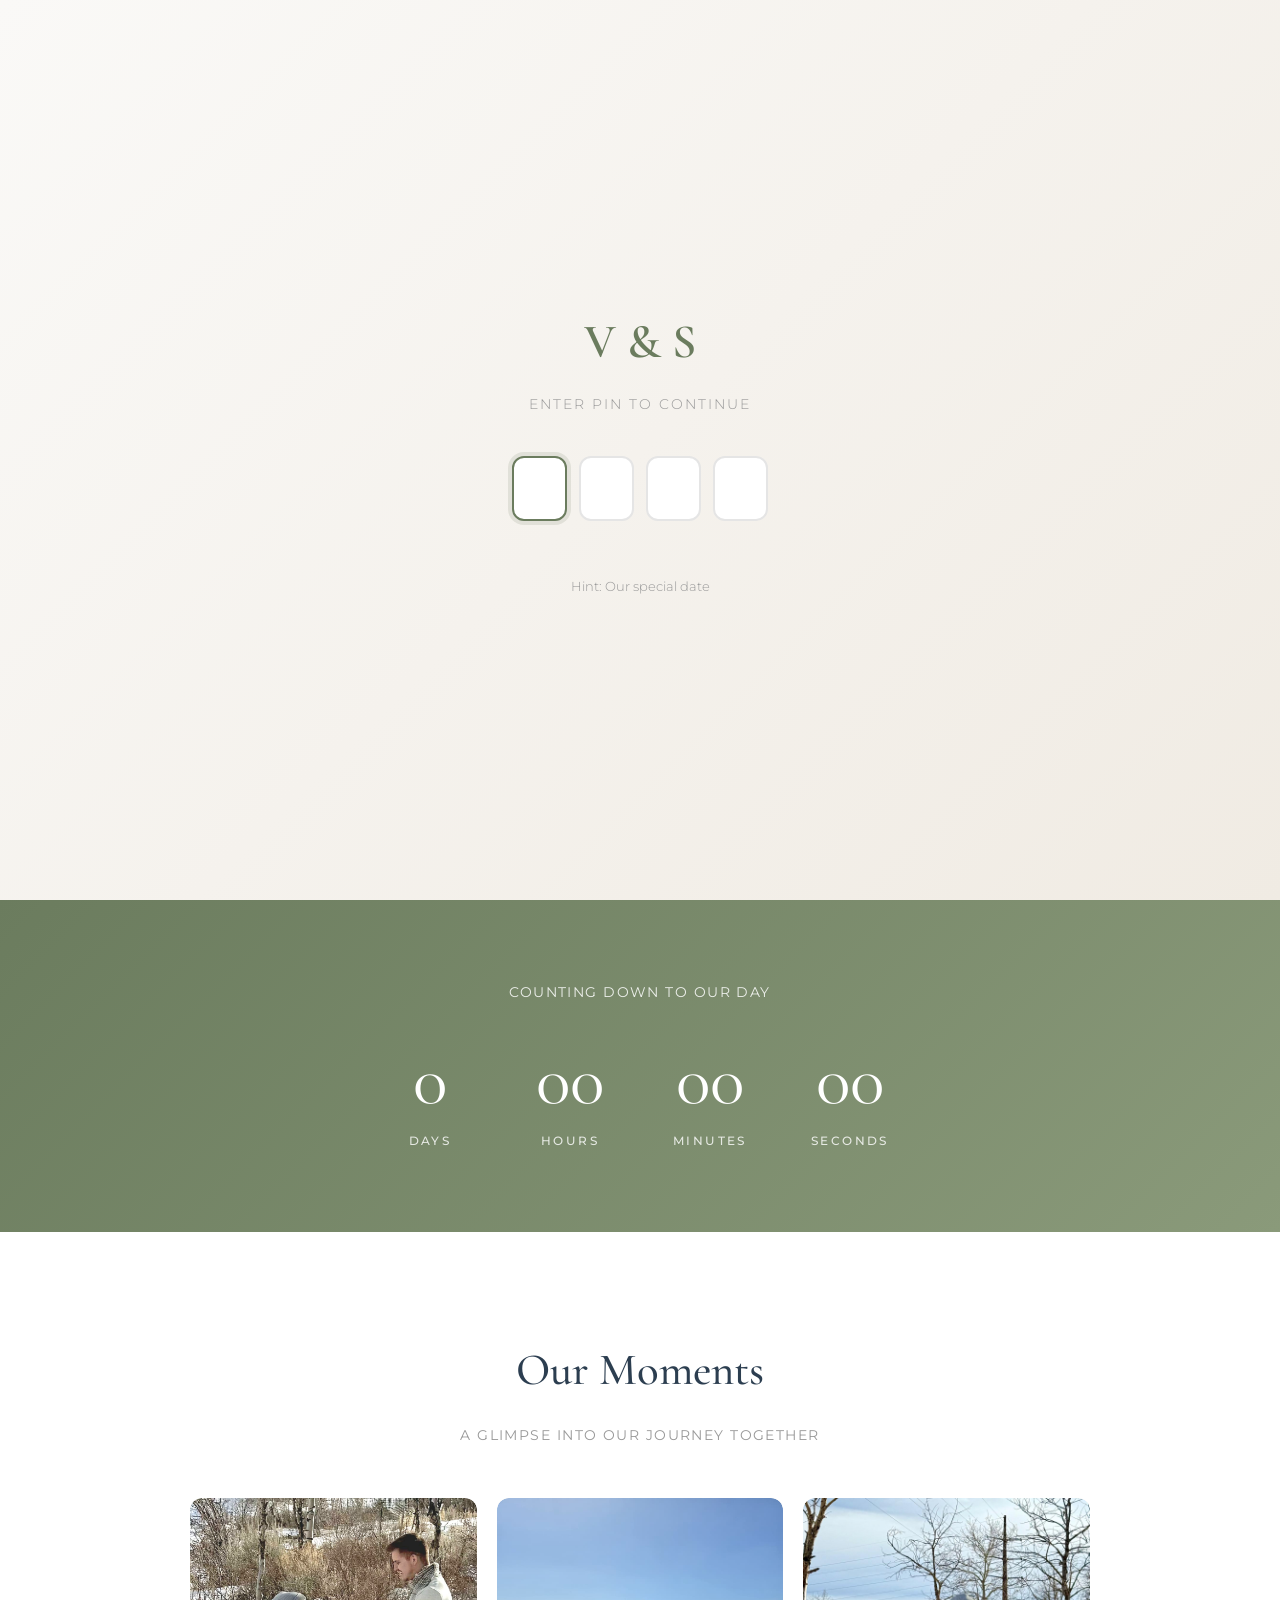
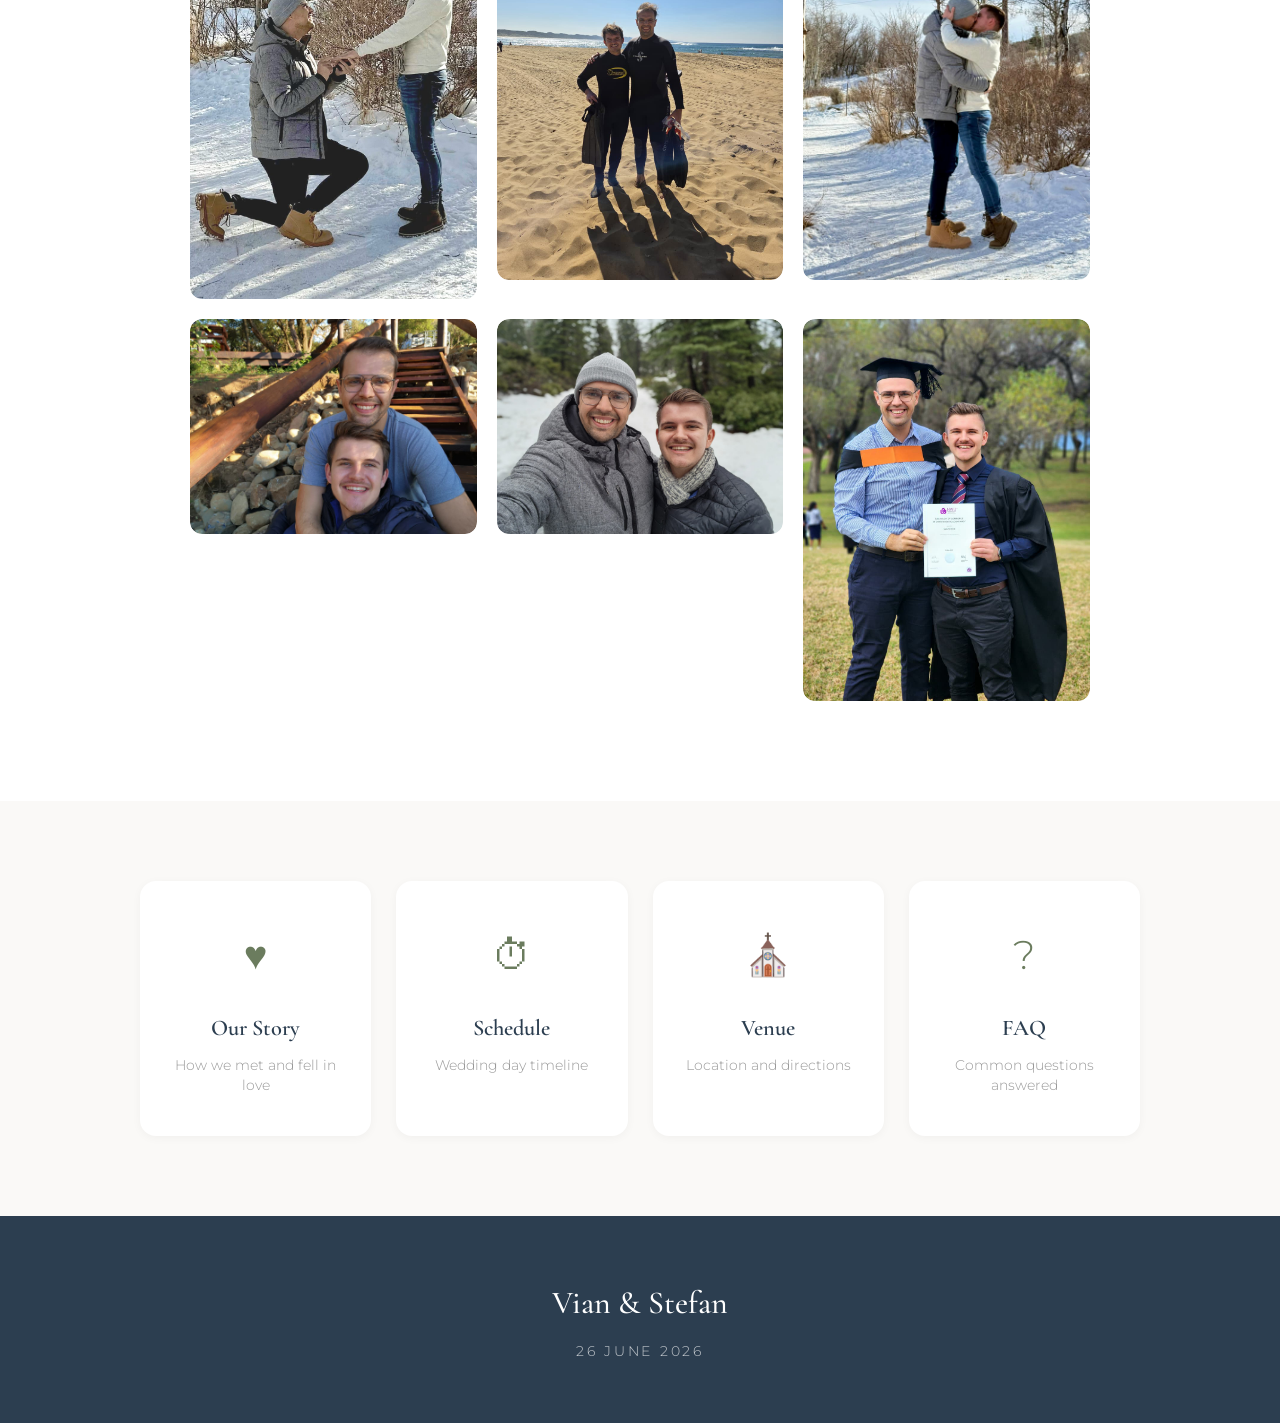
==== commit bade1793: "feat: Add PIN lock screen to all pages - 4-digit PIN (2606) required to access the website - Elegant" ====
--- a/index.html
+++ b/index.html
@@ -10,6 +10,20 @@
     <link rel="stylesheet" href="styles.css">
 </head>
 <body>
+    <!-- PIN Lock Screen -->
+    <div class="lock-screen" id="lock-screen">
+        <div class="lock-logo">V & S</div>
+        <p class="lock-subtitle">Enter PIN to continue</p>
+        <div class="pin-inputs">
+            <input type="tel" maxlength="1" pattern="[0-9]" inputmode="numeric" autocomplete="off">
+            <input type="tel" maxlength="1" pattern="[0-9]" inputmode="numeric" autocomplete="off">
+            <input type="tel" maxlength="1" pattern="[0-9]" inputmode="numeric" autocomplete="off">
+            <input type="tel" maxlength="1" pattern="[0-9]" inputmode="numeric" autocomplete="off">
+        </div>
+        <p class="pin-error" id="pin-error"></p>
+        <p class="pin-hint">Hint: Our special date</p>
+    </div>
+
     <!-- Navigation -->
     <nav class="nav">
         <div class="nav-container">
--- a/styles.css
+++ b/styles.css
@@ -23,6 +23,106 @@
     margin: 0;
     padding: 0;
     box-sizing: border-box;
+}
+
+/* ================================
+   PIN Lock Screen
+   ================================ */
+
+.lock-screen {
+    position: fixed;
+    inset: 0;
+    background: linear-gradient(135deg, #faf9f7 0%, #f0ebe3 100%);
+    z-index: 9999;
+    display: flex;
+    flex-direction: column;
+    align-items: center;
+    justify-content: center;
+    text-align: center;
+    padding: 20px;
+}
+
+.lock-screen.unlocked {
+    display: none;
+}
+
+.lock-logo {
+    font-family: 'Cormorant Garamond', serif;
+    font-size: 3rem;
+    font-weight: 600;
+    color: var(--accent);
+    margin-bottom: 10px;
+}
+
+.lock-subtitle {
+    font-size: 0.85rem;
+    color: var(--text-muted);
+    letter-spacing: 0.15em;
+    text-transform: uppercase;
+    margin-bottom: 40px;
+}
+
+.pin-inputs {
+    display: flex;
+    gap: 12px;
+    margin-bottom: 25px;
+}
+
+.pin-inputs input {
+    width: 55px;
+    height: 65px;
+    text-align: center;
+    font-family: 'Cormorant Garamond', serif;
+    font-size: 1.8rem;
+    font-weight: 500;
+    border: 2px solid var(--border);
+    border-radius: 12px;
+    background: var(--white);
+    color: var(--text);
+    outline: none;
+    transition: border-color 0.3s ease, box-shadow 0.3s ease;
+    -webkit-text-security: disc;
+}
+
+.pin-inputs input:focus {
+    border-color: var(--accent);
+    box-shadow: 0 0 0 4px rgba(107, 124, 94, 0.15);
+}
+
+.pin-inputs input.error {
+    border-color: var(--error);
+    animation: shake 0.4s ease;
+}
+
+.pin-error {
+    color: var(--error);
+    font-size: 0.85rem;
+    min-height: 20px;
+    margin-bottom: 10px;
+}
+
+.pin-hint {
+    font-size: 0.8rem;
+    color: var(--text-muted);
+}
+
+@keyframes shake {
+    0%, 100% { transform: translateX(0); }
+    25% { transform: translateX(-8px); }
+    50% { transform: translateX(8px); }
+    75% { transform: translateX(-8px); }
+}
+
+@media (max-width: 480px) {
+    .pin-inputs input {
+        width: 48px;
+        height: 58px;
+        font-size: 1.5rem;
+    }
+
+    .lock-logo {
+        font-size: 2.5rem;
+    }
 }
 
 html {
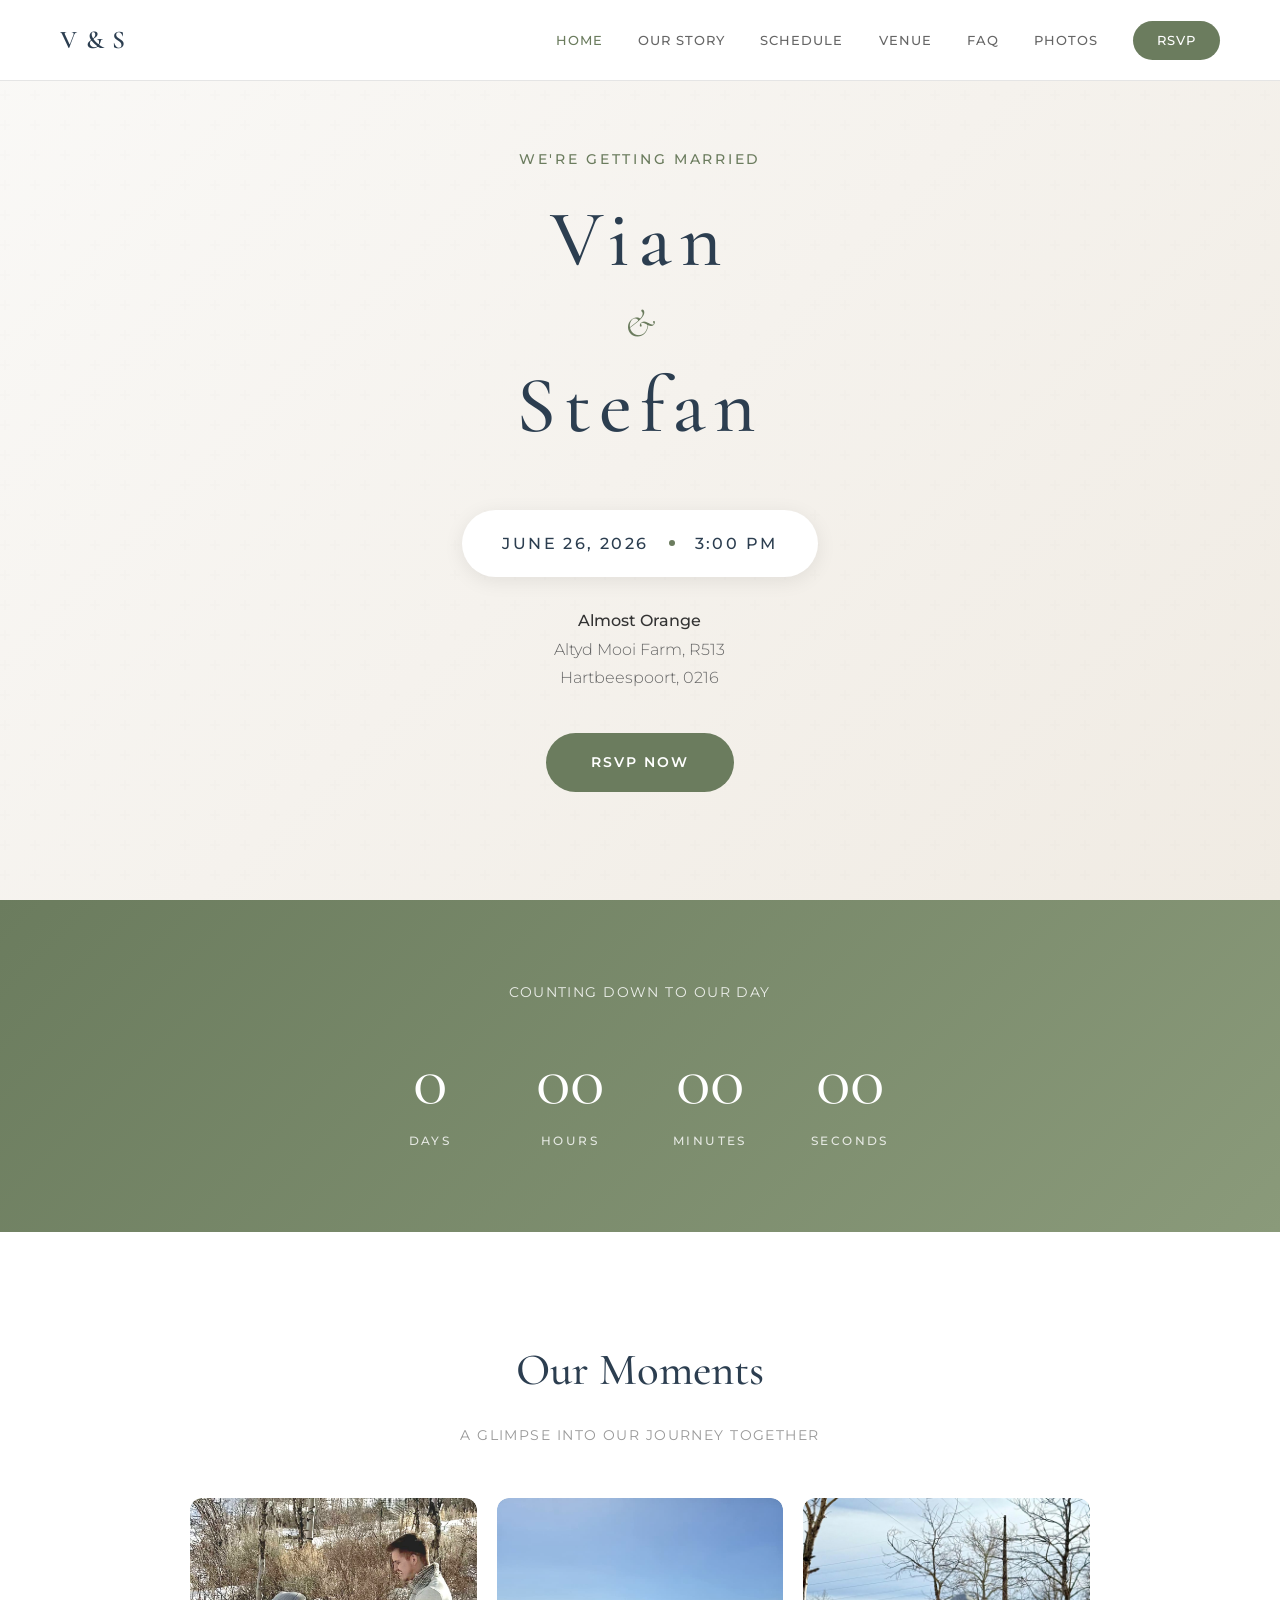
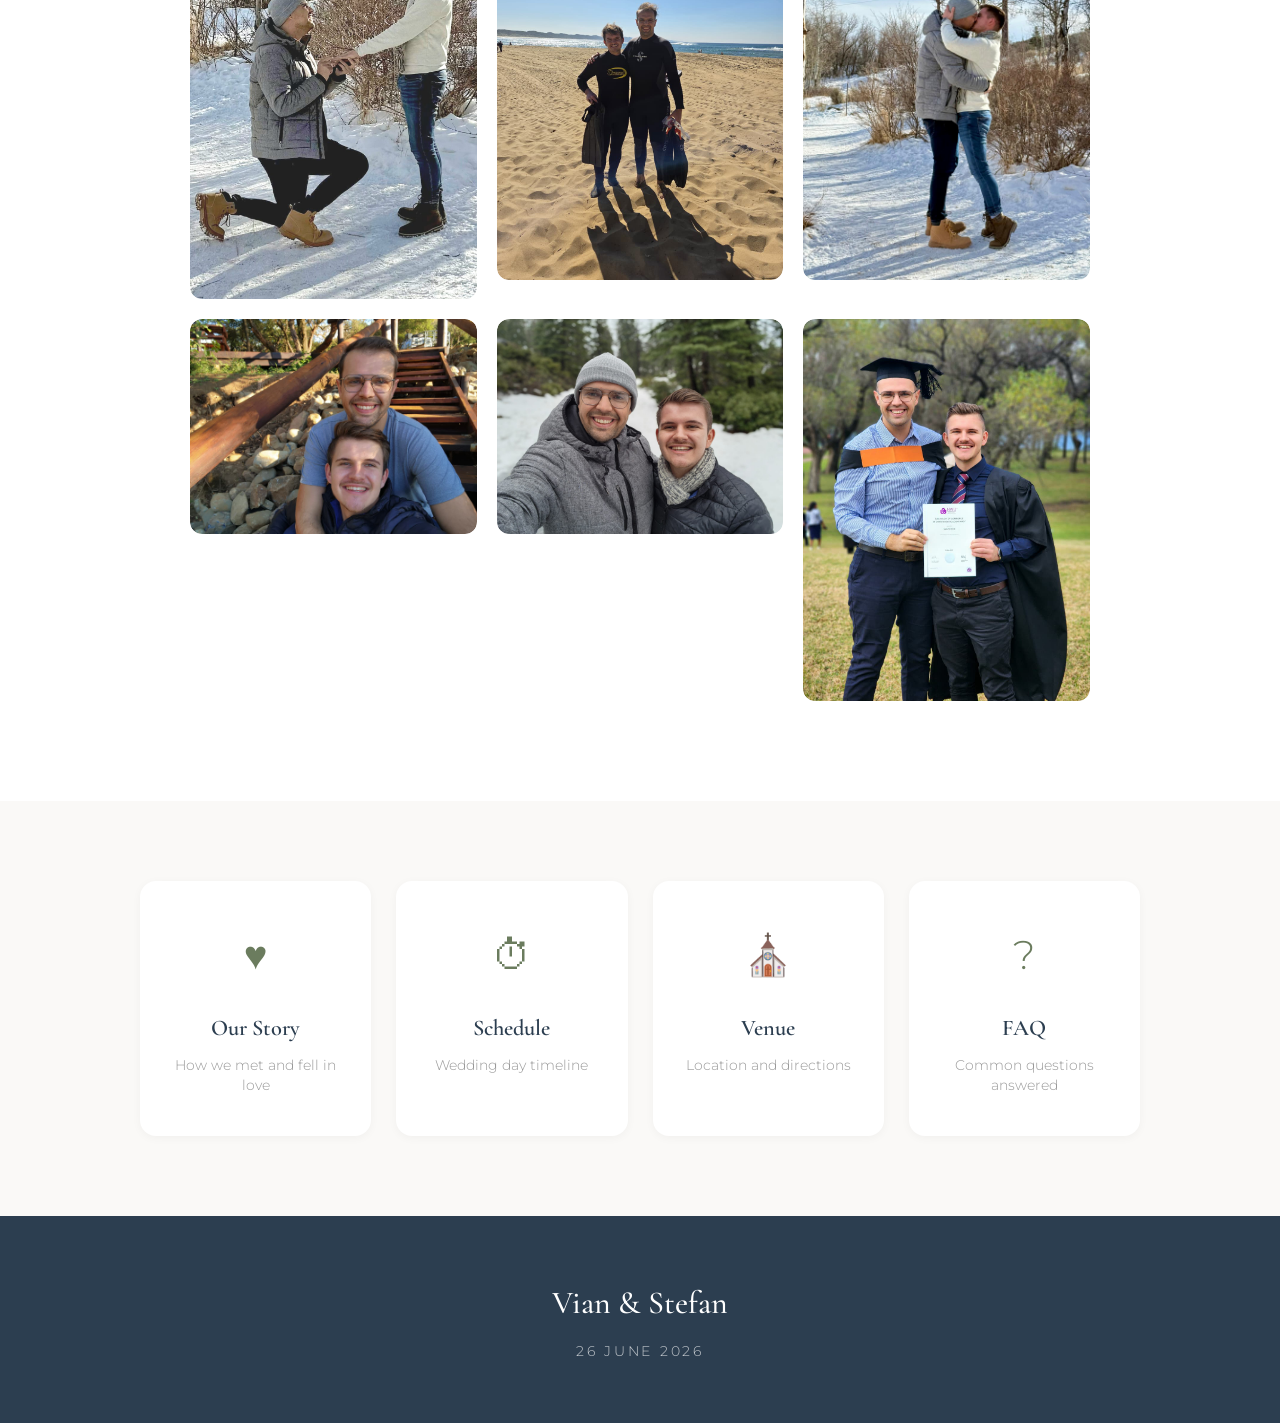
==== commit d801f9f7: "Remove site PIN from guest pages and add a shared guest photo gallery - Remove the PIN lock screen f" ====
--- a/index.html
+++ b/index.html
@@ -10,20 +10,6 @@
     <link rel="stylesheet" href="styles.css">
 </head>
 <body>
-    <!-- PIN Lock Screen -->
-    <div class="lock-screen" id="lock-screen">
-        <div class="lock-logo">V & S</div>
-        <p class="lock-subtitle">Enter PIN to continue</p>
-        <div class="pin-inputs">
-            <input type="tel" maxlength="1" pattern="[0-9]" inputmode="numeric" autocomplete="off">
-            <input type="tel" maxlength="1" pattern="[0-9]" inputmode="numeric" autocomplete="off">
-            <input type="tel" maxlength="1" pattern="[0-9]" inputmode="numeric" autocomplete="off">
-            <input type="tel" maxlength="1" pattern="[0-9]" inputmode="numeric" autocomplete="off">
-        </div>
-        <p class="pin-error" id="pin-error"></p>
-        <p class="pin-hint">Hint: Our special date</p>
-    </div>
-
     <!-- Navigation -->
     <nav class="nav">
         <div class="nav-container">
@@ -39,6 +25,7 @@
                 <li><a href="schedule.html">Schedule</a></li>
                 <li><a href="venue.html">Venue</a></li>
                 <li><a href="faq.html">FAQ</a></li>
+                <li><a href="photos.html">Photos</a></li>
                 <li><a href="rsvp.html" class="nav-rsvp">RSVP</a></li>
             </ul>
         </div>
@@ -58,7 +45,7 @@
             <div class="date-time">
                 <span class="date">June 26, 2026</span>
                 <span class="separator"></span>
-                <span class="time">2:00 PM</span>
+                <span class="time">3:00 PM</span>
             </div>
             <address class="venue-address">
                 <span class="venue-name">Almost Orange</span>
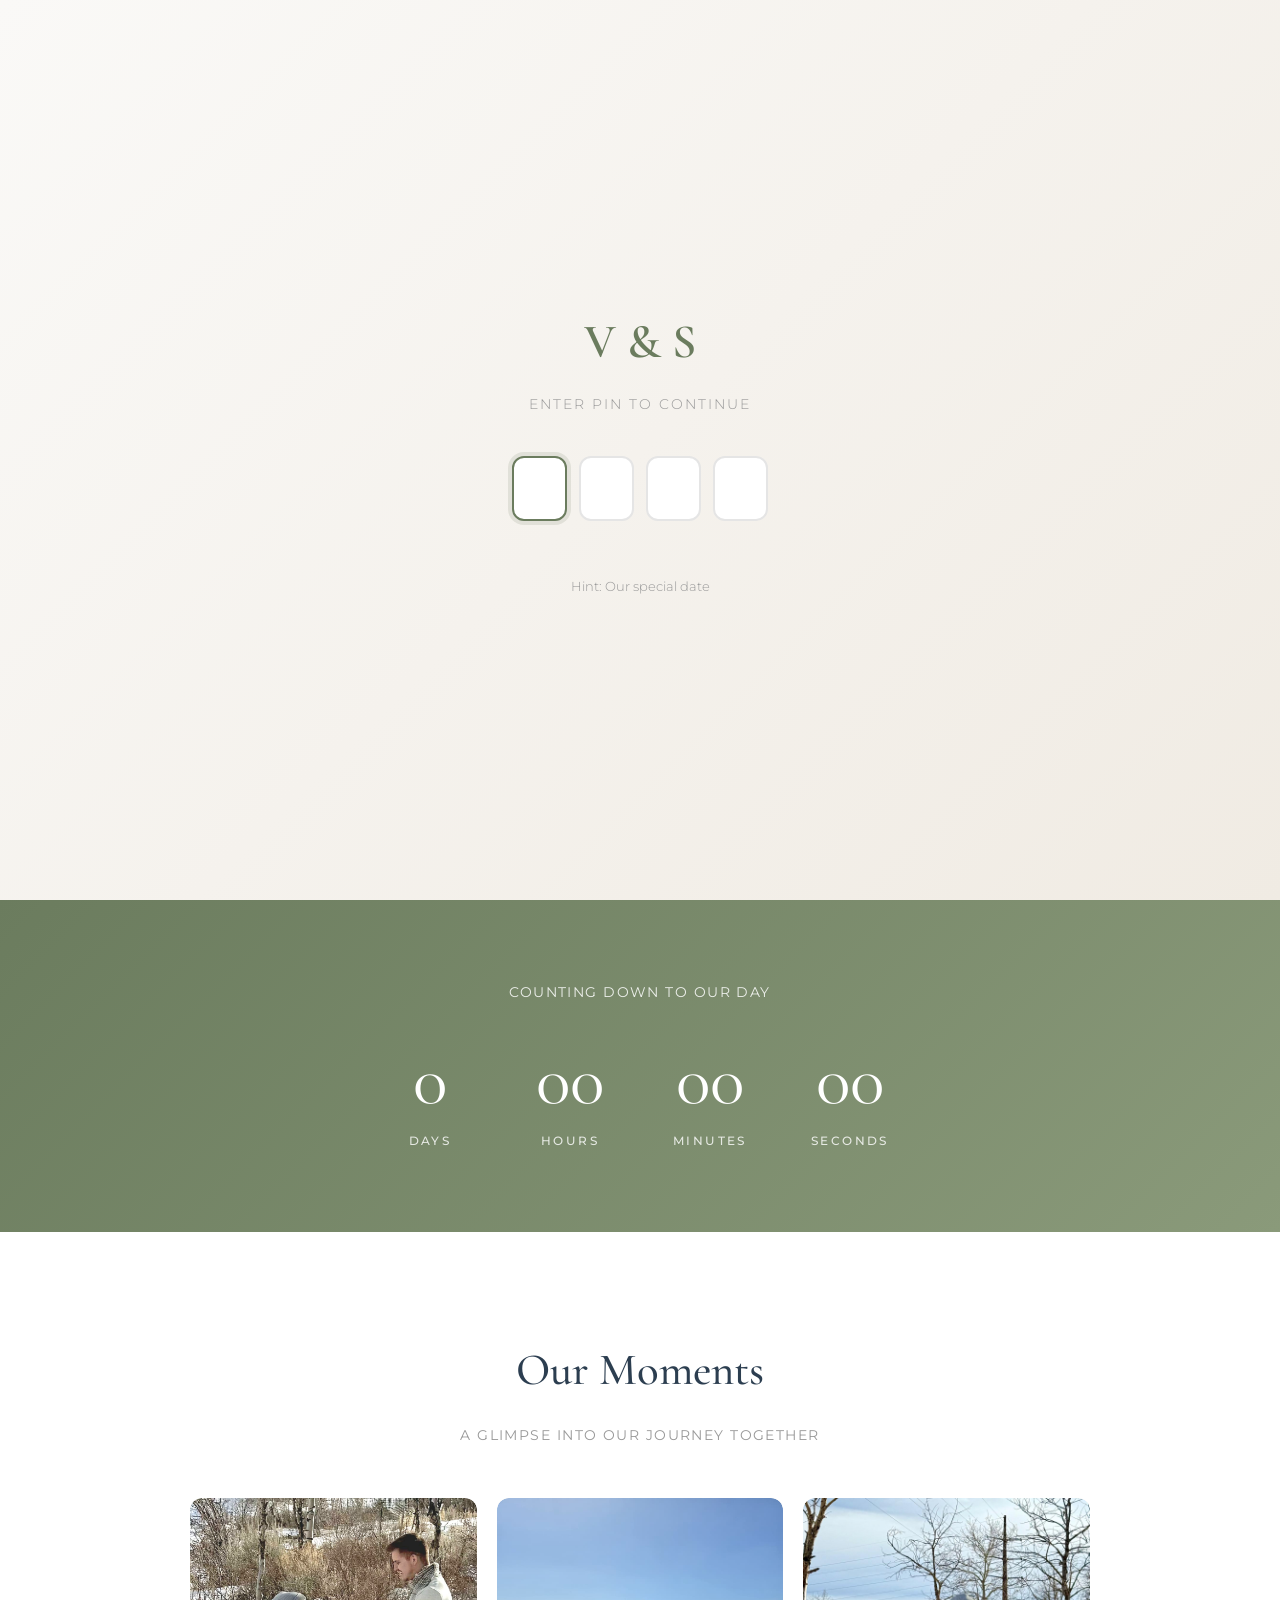
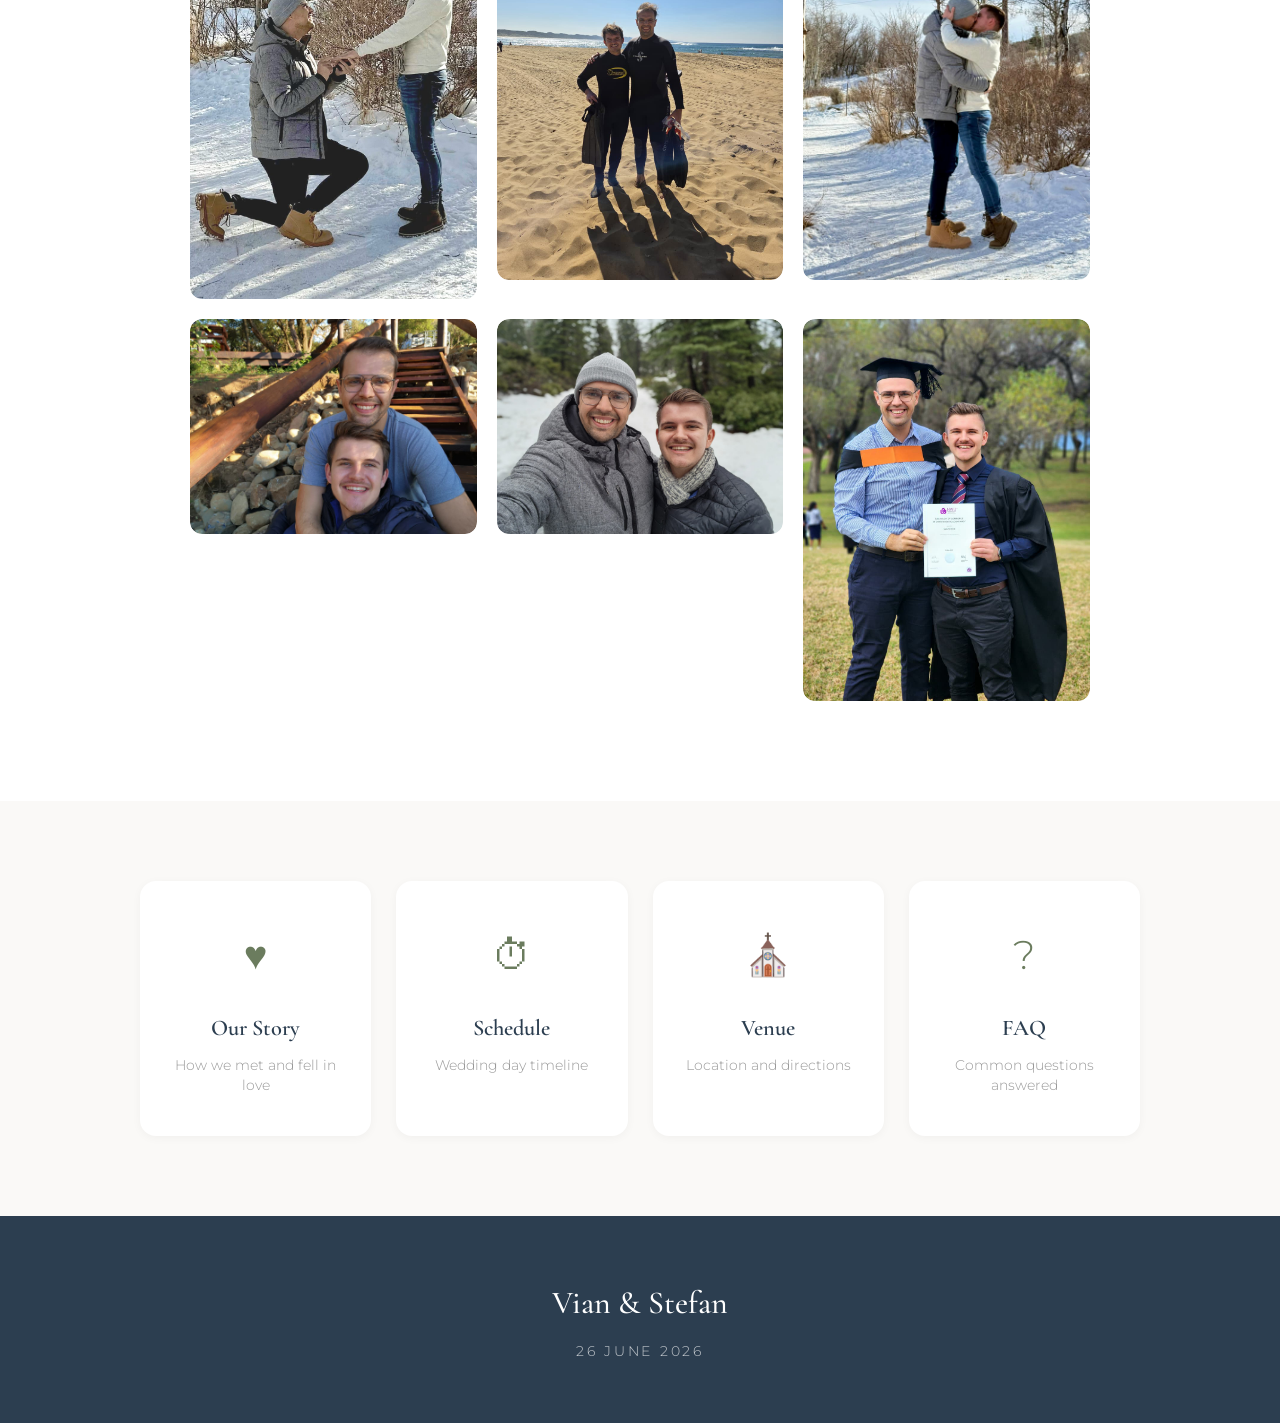
==== commit c71b3001: "Restore the PIN lock screen on all guest pages Re-add the lock screen markup to the seven guest-faci" ====
--- a/index.html
+++ b/index.html
@@ -3,6 +3,7 @@
 <head>
     <meta charset="UTF-8">
     <meta name="viewport" content="width=device-width, initial-scale=1.0">
+    <meta name="robots" content="noindex, nofollow">
     <title>Vian & Stefan - Wedding</title>
     <link rel="preconnect" href="https://fonts.googleapis.com">
     <link rel="preconnect" href="https://fonts.gstatic.com" crossorigin>
@@ -10,6 +11,19 @@
     <link rel="stylesheet" href="styles.css">
 </head>
 <body>
+    <!-- PIN Lock Screen -->
+    <div class="lock-screen" id="lock-screen">
+        <div class="lock-logo">V & S</div>
+        <p class="lock-subtitle">Enter PIN to continue</p>
+        <div class="pin-inputs">
+            <input type="tel" maxlength="1" pattern="[0-9]" inputmode="numeric" autocomplete="off">
+            <input type="tel" maxlength="1" pattern="[0-9]" inputmode="numeric" autocomplete="off">
+            <input type="tel" maxlength="1" pattern="[0-9]" inputmode="numeric" autocomplete="off">
+            <input type="tel" maxlength="1" pattern="[0-9]" inputmode="numeric" autocomplete="off">
+        </div>
+        <p class="pin-error" id="pin-error"></p>
+        <p class="pin-hint">Hint: Our special date</p>
+    </div>
     <!-- Navigation -->
     <nav class="nav">
         <div class="nav-container">
